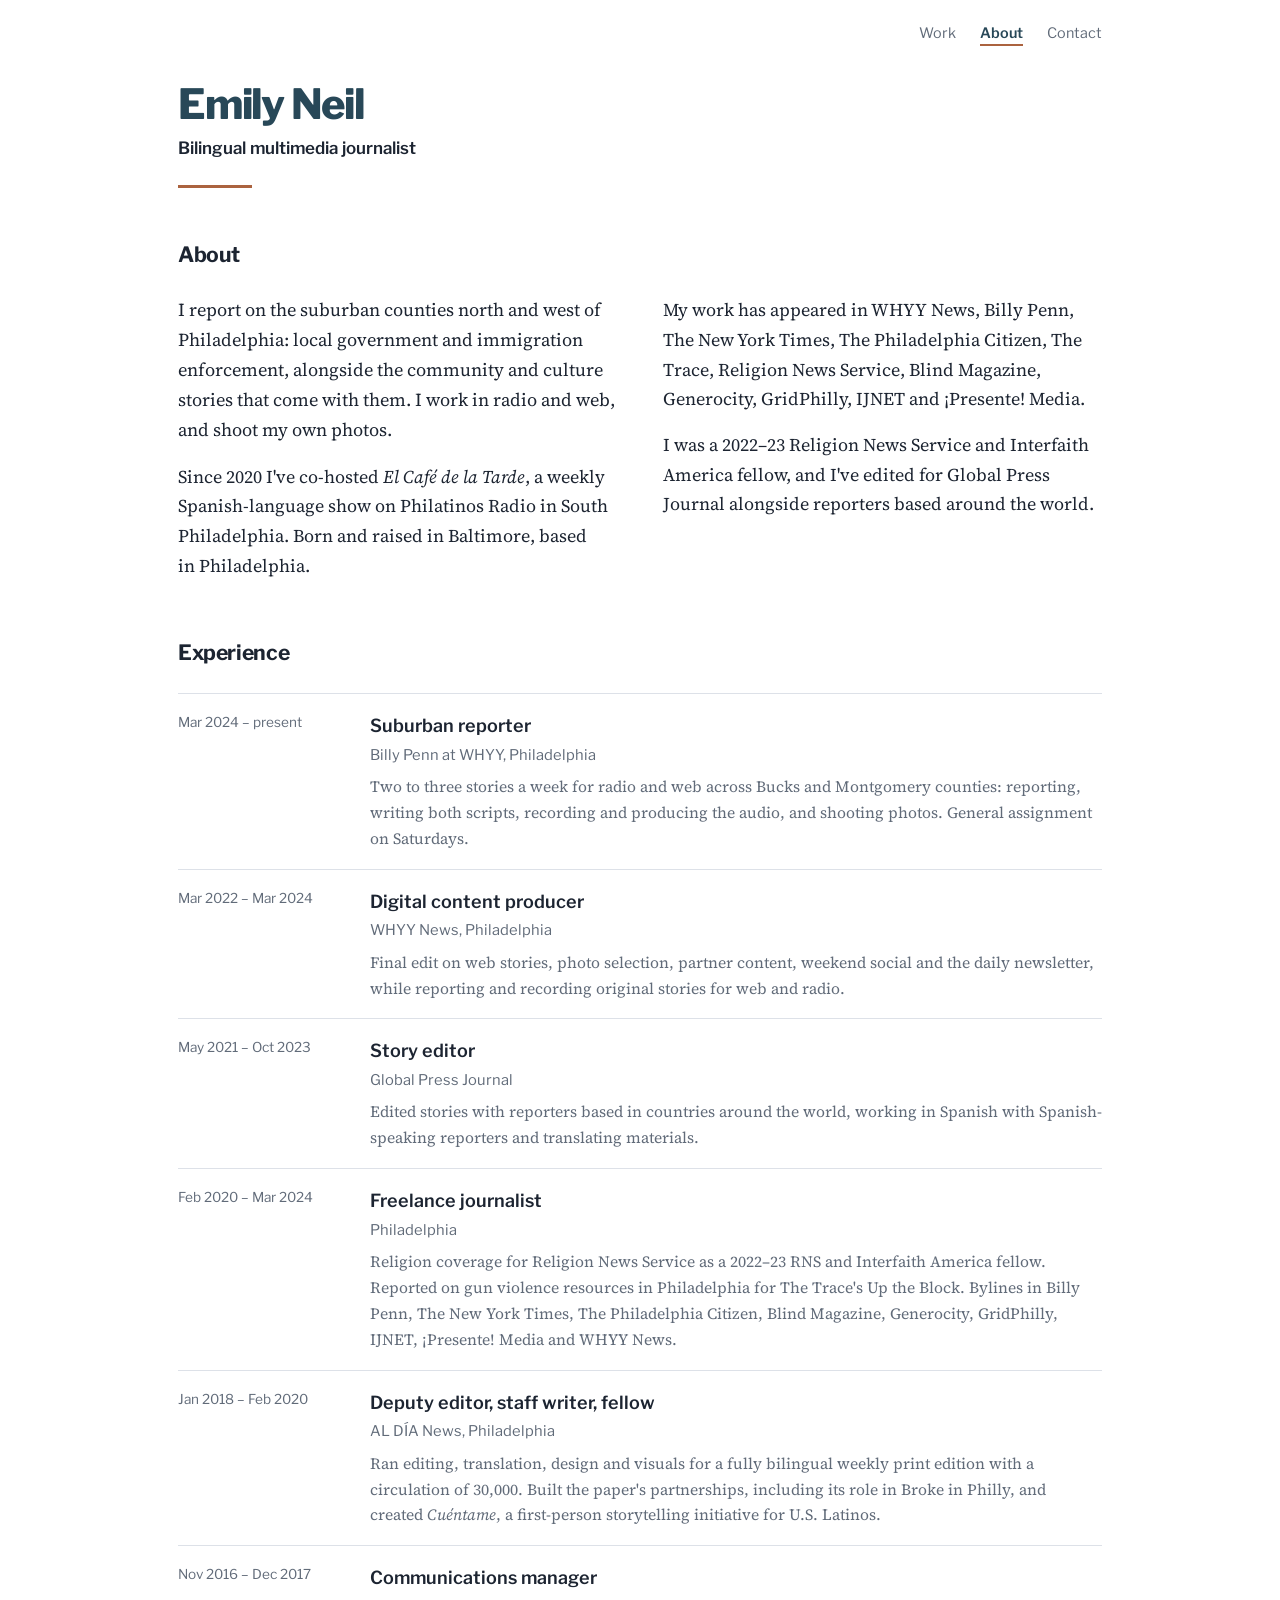
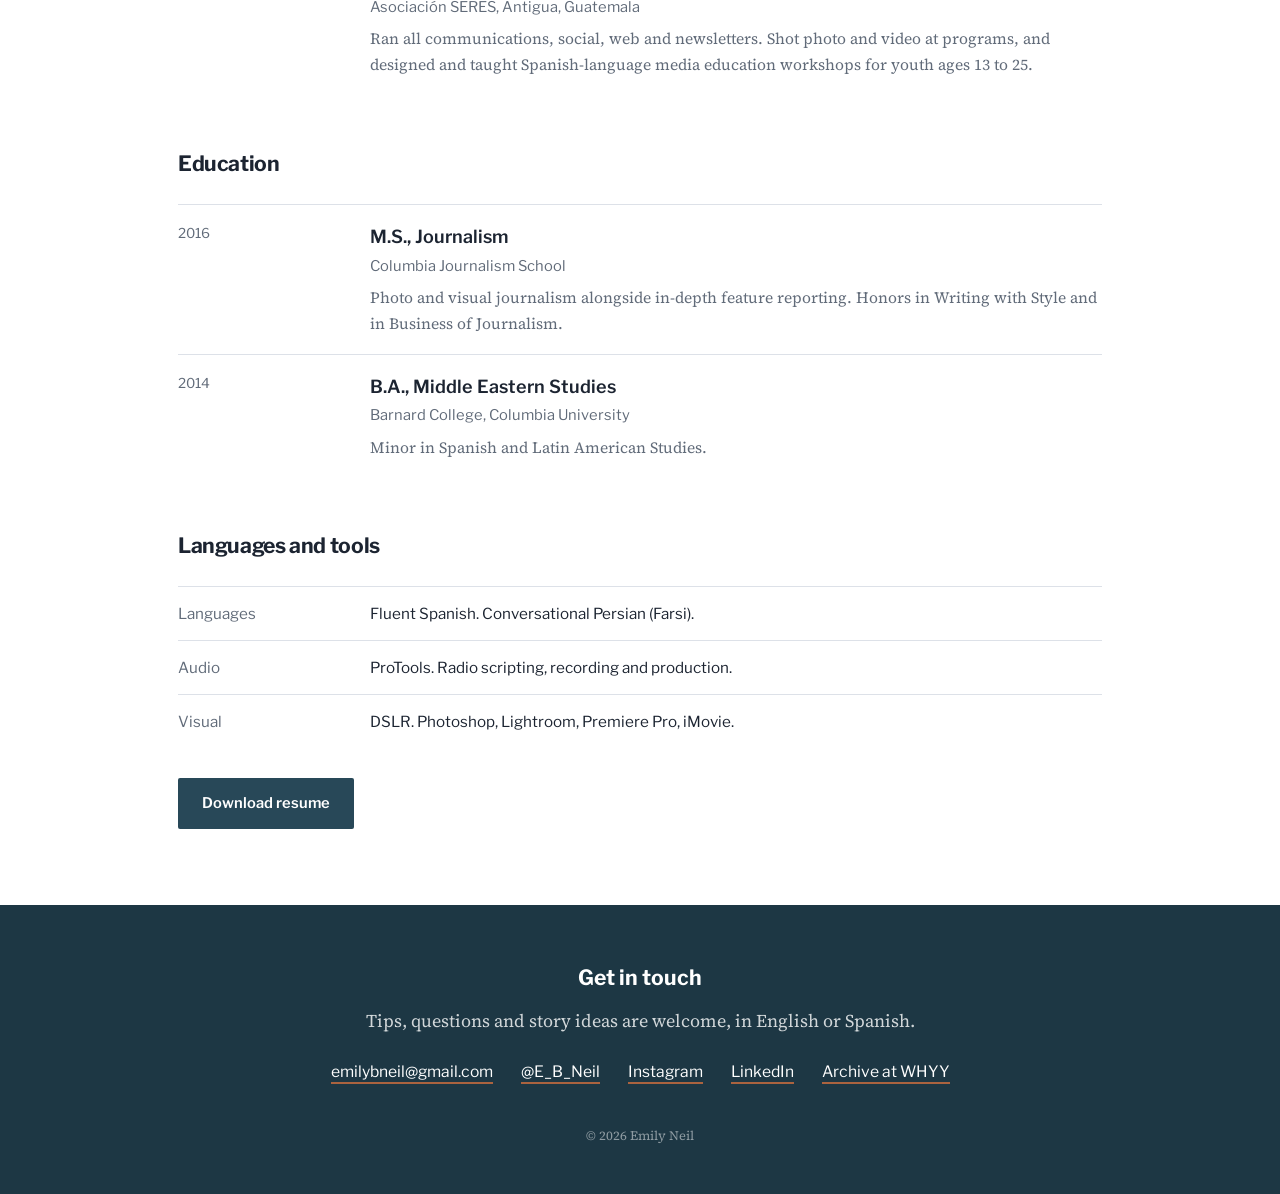
==== about.html @ 12753eb5 "Add files via upload" ====
<!DOCTYPE html>
<html lang="en">
<head>
<meta charset="utf-8">
<meta name="viewport" content="width=device-width, initial-scale=1">
<title>About — Emily Neil</title>
<meta name="description" content="Emily Neil is a bilingual multimedia journalist reporting for Billy Penn at WHYY. Experience, education, languages and tools.">
<meta property="og:title" content="About — Emily Neil">
<meta property="og:description" content="Bilingual multimedia journalist reporting for Billy Penn at WHYY.">
<meta property="og:type" content="profile">
<link rel="preconnect" href="https://fonts.googleapis.com">
<link rel="preconnect" href="https://fonts.gstatic.com" crossorigin>
<link href="https://fonts.googleapis.com/css2?family=Libre+Franklin:wght@400;500;600;700;800&family=Source+Serif+4:opsz,wght@8..60,400;8..60,600&display=swap" rel="stylesheet">
<link rel="stylesheet" href="style.css">
</head>
<body>

<a class="skip" href="#about">Skip to content</a>

<main>
<div class="wrap">

  <!-- ===================== NAV =====================
       EMILY: this appears on both pages. If you change it here,
       change it in index.html too so they match.
  -->
  <nav class="topnav">
    <ul>
      <li><a href="index.html">Work</a></li>
      <li><a href="about.html" aria-current="page">About</a></li>
      <li><a href="#contact">Contact</a></li>
    </ul>
  </nav>

  <header class="page-head">
    <h1>Emily Neil</h1>
    <p class="role">Bilingual multimedia journalist</p>
  </header>

  <!-- ===================== ABOUT =====================
       EMILY: rewrite the first paragraph in your own voice.
  -->
  <section id="about" class="bio">
    <h2 class="section-title">About</h2>
    <div class="bio-grid">
      <div>
        <p class="lede">I report on the suburban counties north and west of Philadelphia: local government and immigration enforcement, alongside the community and culture stories that come with them. I work in radio and web, and shoot my own photos.</p>
        <p>Since 2020 I've co-hosted <em>El Café de la Tarde</em>, a weekly Spanish-language show on Philatinos Radio in South Philadelphia. Born and raised in Baltimore, based in Philadelphia.</p>
      </div>
      <div>
        <p>My work has appeared in WHYY News, Billy Penn, The New York Times, The Philadelphia Citizen, The Trace, Religion News Service, Blind Magazine, Generocity, GridPhilly, IJNET and ¡Presente! Media.</p>
        <p>I was a 2022–23 Religion News Service and Interfaith America fellow, and I've edited for Global Press Journal alongside reporters based around the world.</p>
      </div>
    </div>
  </section>

  <!-- ===================== EXPERIENCE =====================
       EMILY: this is your resume, on the page. It's separate from
       the downloadable PDF, so a job change means updating both:
       here, and in Neil.Emily.Resume.web.docx. This one takes
       thirty seconds and is what most people will actually read,
       so change it here first and refresh the PDF when you have a
       moment. HOW-TO-UPDATE.md walks through both.
  -->
  <section id="experience">
    <h2 class="section-title">Experience</h2>
    <ul class="timeline">
      <li>
        <span class="when">Mar 2024 – present</span>
        <div>
          <p class="what">Suburban reporter<span class="where">Billy Penn at WHYY, Philadelphia</span></p>
          <p class="note">Two to three stories a week for radio and web across Bucks and Montgomery counties: reporting, writing both scripts, recording and producing the audio, and shooting photos. General assignment on Saturdays.</p>
        </div>
      </li>
      <li>
        <span class="when">Mar 2022 – Mar 2024</span>
        <div>
          <p class="what">Digital content producer<span class="where">WHYY News, Philadelphia</span></p>
          <p class="note">Final edit on web stories, photo selection, partner content, weekend social and the daily newsletter, while reporting and recording original stories for web and radio.</p>
        </div>
      </li>
      <li>
        <span class="when">May 2021 – Oct 2023</span>
        <div>
          <p class="what">Story editor<span class="where">Global Press Journal</span></p>
          <p class="note">Edited stories with reporters based in countries around the world, working in Spanish with Spanish-speaking reporters and translating materials.</p>
        </div>
      </li>
      <li>
        <span class="when">Feb 2020 – Mar 2024</span>
        <div>
          <p class="what">Freelance journalist<span class="where">Philadelphia</span></p>
          <p class="note">Religion coverage for Religion News Service as a 2022–23 RNS and Interfaith America fellow. Reported on gun violence resources in Philadelphia for The Trace's Up the Block. Bylines in Billy Penn, The New York Times, The Philadelphia Citizen, Blind Magazine, Generocity, GridPhilly, IJNET, ¡Presente! Media and WHYY News.</p>
        </div>
      </li>
      <li>
        <span class="when">Jan 2018 – Feb 2020</span>
        <div>
          <p class="what">Deputy editor, staff writer, fellow<span class="where">AL DÍA News, Philadelphia</span></p>
          <p class="note">Ran editing, translation, design and visuals for a fully bilingual weekly print edition with a circulation of 30,000. Built the paper's partnerships, including its role in Broke in Philly, and created <em>Cuéntame</em>, a first-person storytelling initiative for U.S. Latinos.</p>
        </div>
      </li>
      <li>
        <span class="when">Nov 2016 – Dec 2017</span>
        <div>
          <p class="what">Communications manager<span class="where">Asociación SERES, Antigua, Guatemala</span></p>
          <p class="note">Ran all communications, social, web and newsletters. Shot photo and video at programs, and designed and taught Spanish-language media education workshops for youth ages 13 to 25.</p>
        </div>
      </li>
    </ul>

    <h2 class="section-title stacked">Education</h2>
    <ul class="timeline">
      <li>
        <span class="when">2016</span>
        <div>
          <p class="what">M.S., Journalism<span class="where">Columbia Journalism School</span></p>
          <p class="note">Photo and visual journalism alongside in-depth feature reporting. Honors in Writing with Style and in Business of Journalism.</p>
        </div>
      </li>
      <li>
        <span class="when">2014</span>
        <div>
          <p class="what">B.A., Middle Eastern Studies<span class="where">Barnard College, Columbia University</span></p>
          <p class="note">Minor in Spanish and Latin American Studies.</p>
        </div>
      </li>
    </ul>

    <h2 class="section-title stacked">Languages and tools</h2>
    <ul class="kit">
      <li><span>Languages</span><span>Fluent Spanish. Conversational Persian (Farsi).</span></li>
      <li><span>Audio</span><span>ProTools. Radio scripting, recording and production.</span></li>
      <li><span>Visual</span><span>DSLR. Photoshop, Lightroom, Premiere Pro, iMovie.</span></li>
    </ul>

    <a class="btn" href="resume.pdf">Download resume</a>
  </section>

</div>
</main>

<!-- ===================== CONTACT =====================
     EMILY: this appears on both pages. If you change it here,
     change it in index.html too so they match.
-->
<div class="contact-block" id="contact">
  <div class="wrap">
    <h2>Get in touch</h2>
    <p>Tips, questions and story ideas are welcome, in English or Spanish.</p>
    <ul>
      <li><a href="mailto:emilybneil@gmail.com">emilybneil@gmail.com</a></li>
      <li><a href="https://twitter.com/E_B_Neil">@E_B_Neil</a></li>
      <li><a href="https://www.instagram.com/e.b.neil/">Instagram</a></li>
      <li><a href="https://www.linkedin.com/in/emily-neil-283810126/">LinkedIn</a></li>
      <li><a href="https://whyy.org/person/emily-neil/">Archive at WHYY</a></li>
    </ul>
    <p class="colophon">© 2026 Emily Neil</p>
  </div>
</div>

</body>
</html>
---- style.css ----
/* ============================================================
   Emily Neil — site styles

   Shared by index.html and about.html. Change a colour here and
   it changes on both pages.

   The palette comes from the headshot. Its background sits at
   hue 200 (cool) and her skin at hue 21 (warm) — near-opposite
   on the colour wheel, which is why the photo reads well. The
   site borrows that same pairing, at a lower saturation than
   the photo so the photography stays the most colourful thing
   on the page.
   ============================================================ */

:root{
  --primary:#284858;       /* headings, links                 */
  --primary-deep:#1d3744;  /* the dark band at the bottom     */
  --accent:#ab633f;        /* rules, underlines, the marks    */
  --accent-text:#8a4c2e;   /* darker, for the accent as text  */
  --ink:#1c2431;           /* body text                       */
  --meta:#616b79;          /* dates, outlets, quieter text    */
  --rule:#dde1e8;          /* hairlines between items         */
  --surface:#f4f5f8;       /* image placeholders              */
  --paper:#ffffff;         /* page background                 */
}

*{box-sizing:border-box}
html{-webkit-text-size-adjust:100%;scroll-behavior:smooth}
@media (prefers-reduced-motion:reduce){
  html{scroll-behavior:auto}
  *{transition:none !important}
}

body{
  margin:0;
  background:var(--paper);
  color:var(--ink);
  font-family:"Source Serif 4",Georgia,serif;
  font-size:18px;
  line-height:1.65;
  display:flex;flex-direction:column;min-height:100vh;
}
.wrap{max-width:980px;margin:0 auto;padding:0 28px;width:100%}
main{flex:1}
a{color:inherit}
:focus-visible{outline:2px solid var(--accent);outline-offset:3px}

/* pretty = fill the line, but never strand one word on the last
   line. balance = even out the lines, which suits short display
   text but makes a long headline stop short of the column. */
p,li,h3{text-wrap:pretty}
h1,h2,.award,.beat,.contact-block p{text-wrap:balance}

.skip{
  position:absolute;left:-9999px;
  background:var(--primary);color:#fff;
  padding:10px 16px;text-decoration:none;
  font-family:"Libre Franklin",system-ui,sans-serif;font-size:.9rem;
}
.skip:focus{left:12px;top:12px;z-index:10}

/* ---------------- top nav ---------------- */
.topnav{
  font-family:"Libre Franklin",system-ui,sans-serif;
  display:flex;justify-content:flex-end;
  gap:20px;flex-wrap:wrap;
  padding:22px 0;font-size:.9rem;
}
.topnav ul{display:flex;gap:24px;list-style:none;margin:0;padding:0}
.topnav a{color:var(--meta);text-decoration:none;padding-bottom:2px}
.topnav a:hover,.topnav a:focus-visible{color:var(--primary)}
.topnav a[aria-current="page"]{
  color:var(--primary);font-weight:600;
  border-bottom:2px solid var(--accent);
}

/* ---------------- home hero ---------------- */
.hero{
  display:grid;
  grid-template-columns:260px minmax(0,1fr);
  gap:46px;
  align-items:center;
  padding:26px 0 0;
}
.headshot{
  width:260px;height:260px;
  border-radius:50%;
  object-fit:cover;
  background:var(--surface);
  display:block;
}
.hero h1{
  font-family:"Libre Franklin",system-ui,sans-serif;
  font-size:clamp(2.6rem,5.6vw,3.5rem);
  font-weight:800;
  line-height:.95;
  letter-spacing:-.035em;
  margin:0;
  color:var(--primary);
}
.role{
  font-family:"Libre Franklin",system-ui,sans-serif;
  font-size:1.06rem;font-weight:600;
  margin:14px 0 0;
}
/* No max-width here on purpose: the grid column is already the
   measure. Capping it again just wraps the text early and leaves
   a gap to its right. */
.beat{color:var(--meta);margin:6px 0 0}
.award{
  font-family:"Libre Franklin",system-ui,sans-serif;
  font-size:.88rem;font-weight:600;
  color:var(--primary);
  margin:18px 0 0;
  padding:0 0 0 13px;
  border-left:3px solid var(--accent);
}
.award a{color:inherit;text-decoration:none;border-bottom:1px solid var(--accent)}
.award a:hover,.award a:focus-visible{color:var(--accent-text)}
.contact-line{
  font-family:"Libre Franklin",system-ui,sans-serif;
  font-size:.92rem;
  display:flex;flex-wrap:wrap;gap:10px 20px;
  margin:18px 0 0;padding:0;list-style:none;
}
.contact-line a{color:var(--primary);text-decoration:none;border-bottom:1px solid var(--rule)}
.contact-line a:hover,.contact-line a:focus-visible{border-bottom-color:var(--accent)}

/* ---------------- about page header ---------------- */
.page-head{padding:16px 0 0}
.page-head h1{
  font-family:"Libre Franklin",system-ui,sans-serif;
  font-size:clamp(2rem,4.4vw,2.6rem);
  font-weight:800;letter-spacing:-.03em;line-height:1;
  margin:0;color:var(--primary);
}
.page-head .role{margin:10px 0 0}
.page-head::after{
  content:"";display:block;
  height:3px;width:74px;background:var(--accent);
  margin:22px 0 0;
}

/* ---------------- sections ---------------- */
section{padding:56px 0 0}
section:first-of-type{padding-top:50px}
.section-title{
  font-family:"Libre Franklin",system-ui,sans-serif;
  font-size:1.32rem;font-weight:700;letter-spacing:-.018em;
  margin:0 0 22px;
}
.section-title.stacked{margin-top:52px}

/* ---------------- about prose ---------------- */
/* Two columns, so the prose fills the page width the way the
   Highlights grid does, while each line stays a readable length.
   One column on narrow screens. */
.bio-grid{
  display:grid;
  grid-template-columns:repeat(2,1fr);
  gap:0 46px;
  align-items:start;
}
.bio-grid p{margin:0 0 16px}
.bio-grid p:last-child{margin-bottom:0}
.bio .lede{font-size:1.14rem}

/* ---------------- highlights ---------------- */
.highlights{
  display:grid;
  grid-template-columns:repeat(2,1fr);
  gap:38px 40px;
}
.highlight{text-decoration:none;display:block}
.highlight-photo{
  aspect-ratio:3/2;
  background:var(--surface);
  overflow:hidden;
  border-radius:2px;
}
.highlight-photo img{
  width:100%;height:100%;
  object-fit:cover;display:block;
}
.highlight-text{padding:16px 0 0}
.highlight-award{
  font-family:"Libre Franklin",system-ui,sans-serif;
  font-size:.78rem;font-weight:600;
  color:var(--accent-text);
  margin:0 0 7px;
  display:flex;align-items:center;gap:8px;
}
.highlight-award::before{
  content:"";flex:none;
  width:15px;height:2px;background:var(--accent);
}
.highlight-title{
  font-family:"Libre Franklin",system-ui,sans-serif;
  font-size:1.2rem;font-weight:700;line-height:1.28;
  letter-spacing:-.012em;
  margin:0;
}
.highlight:hover .highlight-title,
.highlight:focus-visible .highlight-title{color:var(--primary)}
.highlight-dek{margin:9px 0 0;color:var(--meta);font-size:1rem;line-height:1.55}

/* ---------------- medium filters ---------------- */
.filters{
  font-family:"Libre Franklin",system-ui,sans-serif;
  display:flex;flex-wrap:wrap;gap:8px;
  margin:0;padding:0;list-style:none;
}
.filters[hidden]{display:none}
.filters button{
  font:inherit;font-size:.88rem;font-weight:500;
  background:none;border:1px solid var(--rule);
  color:var(--meta);
  padding:7px 15px;border-radius:999px;
  cursor:pointer;
}
.filters button:hover{border-color:var(--primary);color:var(--primary)}
.filters button[aria-pressed="true"]{
  background:var(--primary);border-color:var(--primary);color:#fff;
}

/* ---------------- story list ---------------- */
.stories{margin:18px 0 0}
.story{
  display:block;
  padding:19px 0;
  border-top:1px solid var(--rule);
  text-decoration:none;
}
.story:hover .story-title,
.story:focus-visible .story-title{color:var(--primary)}
.story-topic{
  font-family:"Libre Franklin",system-ui,sans-serif;
  font-size:.76rem;font-weight:600;
  color:var(--primary);
  margin:0 0 6px;
}
/* Headlines run the width of the list. A max-width here would
   wrap them early and leave a gap down the right-hand side. */
.story-title{
  font-family:"Libre Franklin",system-ui,sans-serif;
  font-size:1.1rem;font-weight:600;line-height:1.36;
  margin:0;
}
.story-dek{color:var(--meta);font-size:1rem;margin:7px 0 0}
.story-meta{
  font-family:"Libre Franklin",system-ui,sans-serif;
  font-size:.8rem;color:var(--meta);
  margin:9px 0 0;
  display:flex;flex-wrap:wrap;gap:6px 16px;align-items:center;
}
.listen{
  display:inline-flex;align-items:center;gap:6px;
  color:var(--primary);font-weight:600;
}
.listen::before{
  content:"";width:0;height:0;
  border-left:7px solid var(--accent);
  border-top:5px solid transparent;
  border-bottom:5px solid transparent;
}
.empty{
  color:var(--meta);
  padding:24px 0;margin:0;
  border-top:1px solid var(--rule);
}
.archive{
  font-family:"Libre Franklin",system-ui,sans-serif;
  font-size:.95rem;
  margin:28px 0 0;padding:22px 0 0;border-top:1px solid var(--rule);
}
.archive a{color:var(--primary);font-weight:600;text-decoration:none;border-bottom:2px solid var(--accent)}

/* ---------------- experience, education, kit ---------------- */
/* No max-width: the 168px date column already narrows the text,
   so capping the list as well leaves a gap down the right. */
.timeline{list-style:none;padding:0;margin:0}
.timeline li{
  display:grid;grid-template-columns:168px 1fr;gap:24px;
  padding:17px 0;border-top:1px solid var(--rule);
}
.timeline .when{font-family:"Libre Franklin",sans-serif;font-size:.85rem;color:var(--meta)}
.timeline .what{font-family:"Libre Franklin",sans-serif;font-weight:600;margin:0}
.timeline .where{display:block;font-weight:400;color:var(--meta);font-size:.92rem;margin:2px 0 0}
.timeline .note{margin:7px 0 0;font-size:.98rem;color:var(--meta)}

.kit{list-style:none;padding:0;margin:0}
.kit li{
  display:grid;grid-template-columns:168px 1fr;gap:24px;
  padding:14px 0;border-top:1px solid var(--rule);
  font-family:"Libre Franklin",sans-serif;font-size:.95rem;
}
.kit span:first-child{color:var(--meta)}

.btn{
  display:inline-block;
  font-family:"Libre Franklin",system-ui,sans-serif;
  font-size:.92rem;font-weight:600;
  background:var(--primary);color:#fff;text-decoration:none;
  padding:13px 24px;border-radius:2px;margin:30px 0 0;
}
.btn:hover,.btn:focus-visible{background:var(--primary-deep)}

/* ---------------- contact (centred) ---------------- */
.contact-block{
  background:var(--primary-deep);color:#fff;
  margin-top:76px;padding:56px 0 48px;
  text-align:center;
}
.contact-block h2{
  font-family:"Libre Franklin",sans-serif;
  font-size:1.32rem;font-weight:700;margin:0 0 10px;
}
.contact-block p{
  color:rgba(255,255,255,.8);
  max-width:66ch;margin:0 auto 24px;
}
.contact-block ul{
  font-family:"Libre Franklin",system-ui,sans-serif;
  display:flex;flex-wrap:wrap;justify-content:center;
  gap:14px 28px;
  list-style:none;margin:0;padding:0;font-size:.98rem;
}
.contact-block a{color:#fff;text-decoration:none;border-bottom:2px solid var(--accent);padding-bottom:1px}
.contact-block a:hover,.contact-block a:focus-visible{color:var(--accent)}
.contact-block .colophon{
  margin:40px auto 0;
  font-size:.8rem;color:rgba(255,255,255,.5);
}

/* ---------------- tablets and phones ---------------- */
@media (max-width:860px){
  .hero{grid-template-columns:200px minmax(0,1fr);gap:34px}
  .headshot{width:200px;height:200px}
  .bio-grid{grid-template-columns:1fr;gap:0}
  .bio-grid p:last-child{margin-bottom:16px}
}
@media (max-width:680px){
  body{font-size:17px}
  .hero{
    grid-template-columns:1fr;
    gap:24px;
    justify-items:start;
    padding-top:12px;
  }
  .headshot{width:150px;height:150px}
  .highlights{grid-template-columns:1fr;gap:34px}
  .timeline li,.kit li{grid-template-columns:1fr;gap:3px}
  .timeline .note{margin-top:6px}
  .contact-block{padding:44px 0 38px}
}
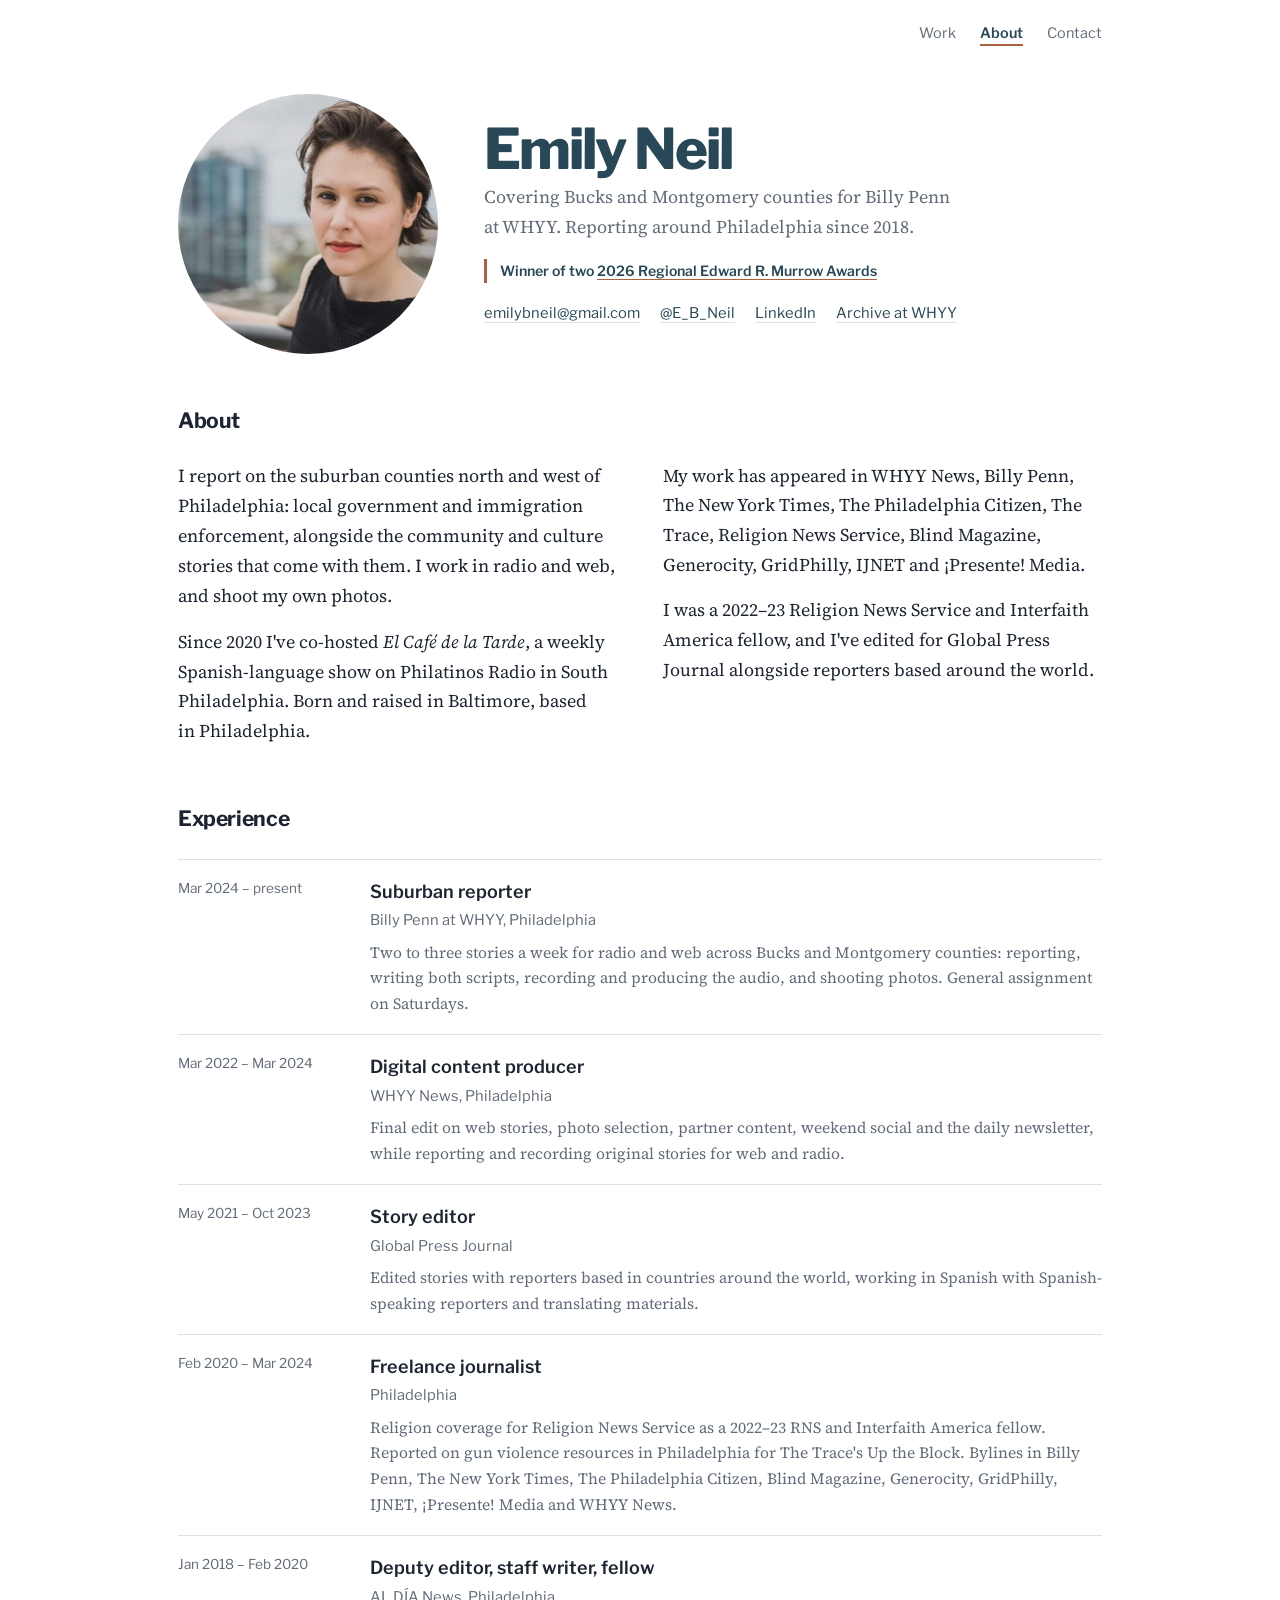
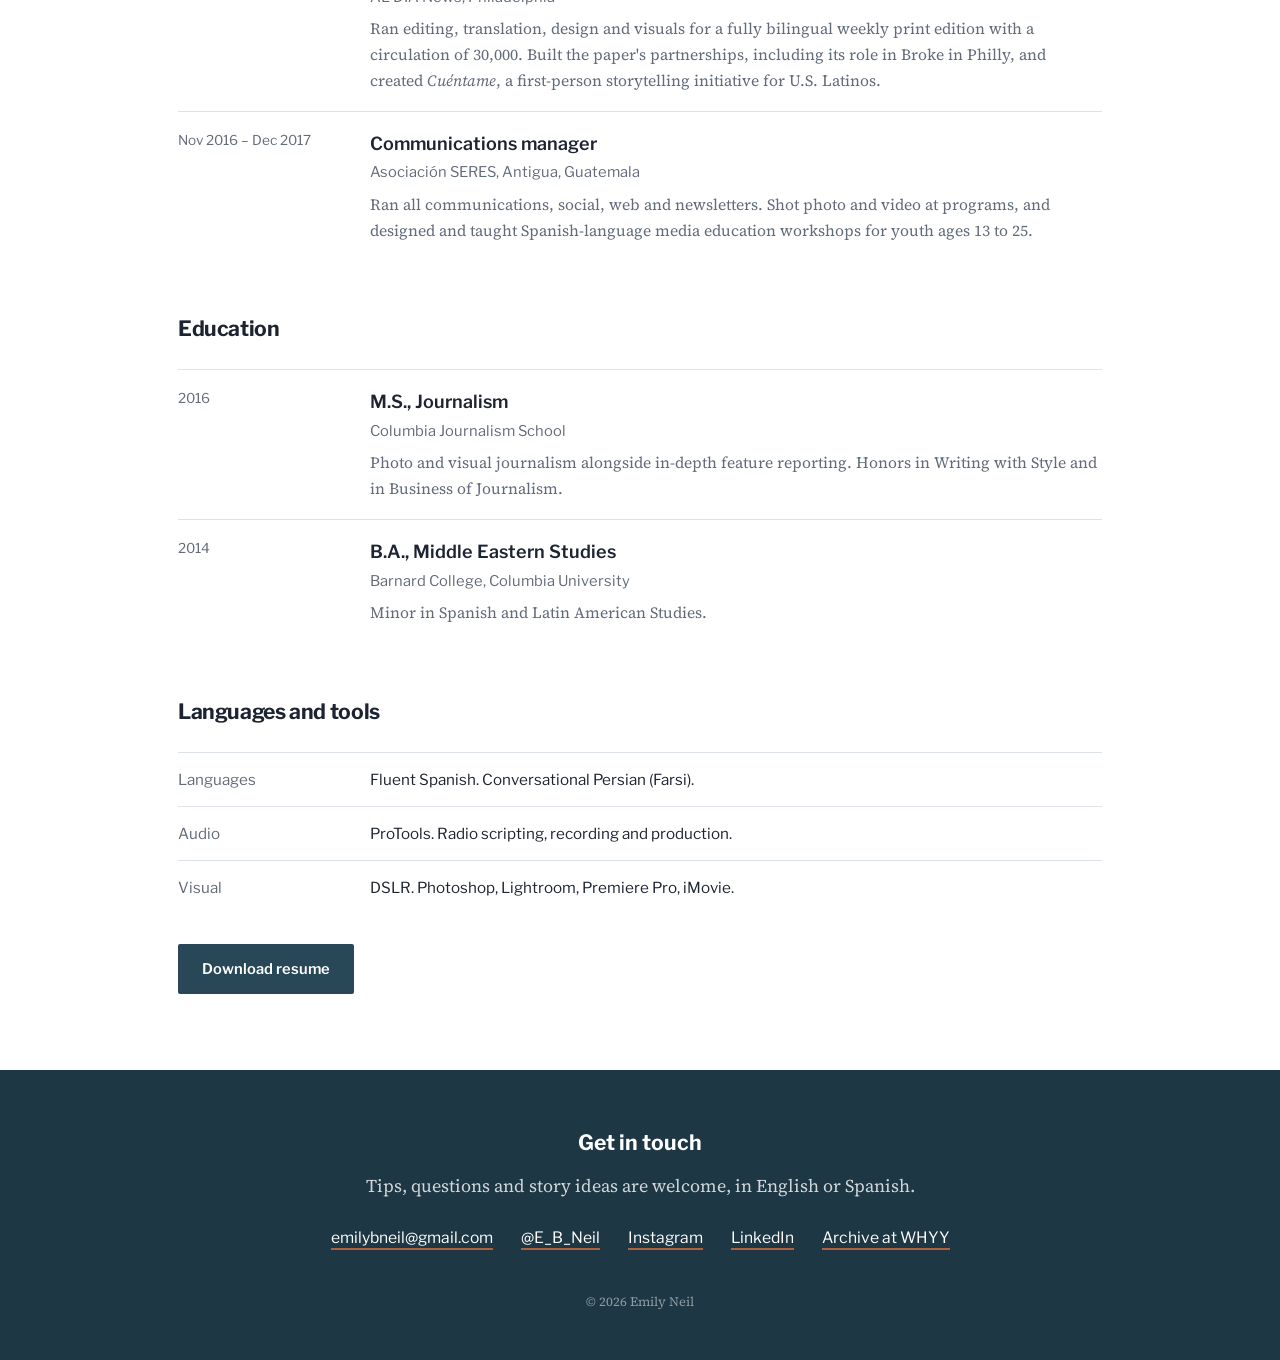
==== commit 33211c20: "Add files via upload" ====
--- a/about.html
+++ b/about.html
@@ -32,9 +32,28 @@
     </ul>
   </nav>
 
-  <header class="page-head">
-    <h1>Emily Neil</h1>
-    <p class="role">Bilingual multimedia journalist</p>
+  <!-- ===================== HEADER =====================
+       EMILY: this header is the same on both pages. If you change
+       it here, change it in index.html too so they match.
+       To change your photo, upload the new one and change the
+       filename below. Keep the rest of the line as it is.
+  -->
+  <header class="hero">
+    <img class="headshot" src="headshot.jpg" alt="Emily Neil" width="600" height="600">
+    <div>
+      <h1>Emily Neil</h1>
+      <p class="beat">Covering Bucks and Montgomery counties for Billy Penn at WHYY. Reporting around Philadelphia since 2018.</p>
+      <!-- The categories are named on each winning story, so this
+           line doesn't repeat them. The &nbsp; keep the award's name
+           from splitting across lines. -->
+      <p class="award">Winner of two <a href="https://whyy.org/articles/murrow-awards-2026-reporting/">2026 Regional Edward&nbsp;R.&nbsp;Murrow&nbsp;Awards</a></p>
+      <ul class="contact-line">
+        <li><a href="mailto:emilybneil@gmail.com">emilybneil@gmail.com</a></li>
+        <li><a href="https://twitter.com/E_B_Neil">@E_B_Neil</a></li>
+        <li><a href="https://www.linkedin.com/in/emily-neil-283810126/">LinkedIn</a></li>
+        <li><a href="https://whyy.org/person/emily-neil/">Archive at WHYY</a></li>
+      </ul>
+    </div>
   </header>
 
   <!-- ===================== ABOUT =====================
@@ -154,6 +173,12 @@
       <li><a href="https://www.instagram.com/e.b.neil/">Instagram</a></li>
       <li><a href="https://www.linkedin.com/in/emily-neil-283810126/">LinkedIn</a></li>
       <li><a href="https://whyy.org/person/emily-neil/">Archive at WHYY</a></li>
+      <!-- EMILY: your Signal link goes here when you want one. Delete the
+           two comment markers around the next line and paste your link in.
+           Use a Signal USERNAME link (in Signal: Settings > Profile >
+           Username), NOT a signal.me link built from your phone number —
+           that kind puts your number on the open web. -->
+      <!--<li><a href="PASTE-YOUR-SIGNAL-LINK-HERE">Signal</a></li>-->
     </ul>
     <p class="colophon">© 2026 Emily Neil</p>
   </div>
--- a/style.css
+++ b/style.css
@@ -125,21 +125,6 @@
 }
 .contact-line a{color:var(--primary);text-decoration:none;border-bottom:1px solid var(--rule)}
 .contact-line a:hover,.contact-line a:focus-visible{border-bottom-color:var(--accent)}
-
-/* ---------------- about page header ---------------- */
-.page-head{padding:16px 0 0}
-.page-head h1{
-  font-family:"Libre Franklin",system-ui,sans-serif;
-  font-size:clamp(2rem,4.4vw,2.6rem);
-  font-weight:800;letter-spacing:-.03em;line-height:1;
-  margin:0;color:var(--primary);
-}
-.page-head .role{margin:10px 0 0}
-.page-head::after{
-  content:"";display:block;
-  height:3px;width:74px;background:var(--accent);
-  margin:22px 0 0;
-}
 
 /* ---------------- sections ---------------- */
 section{padding:56px 0 0}
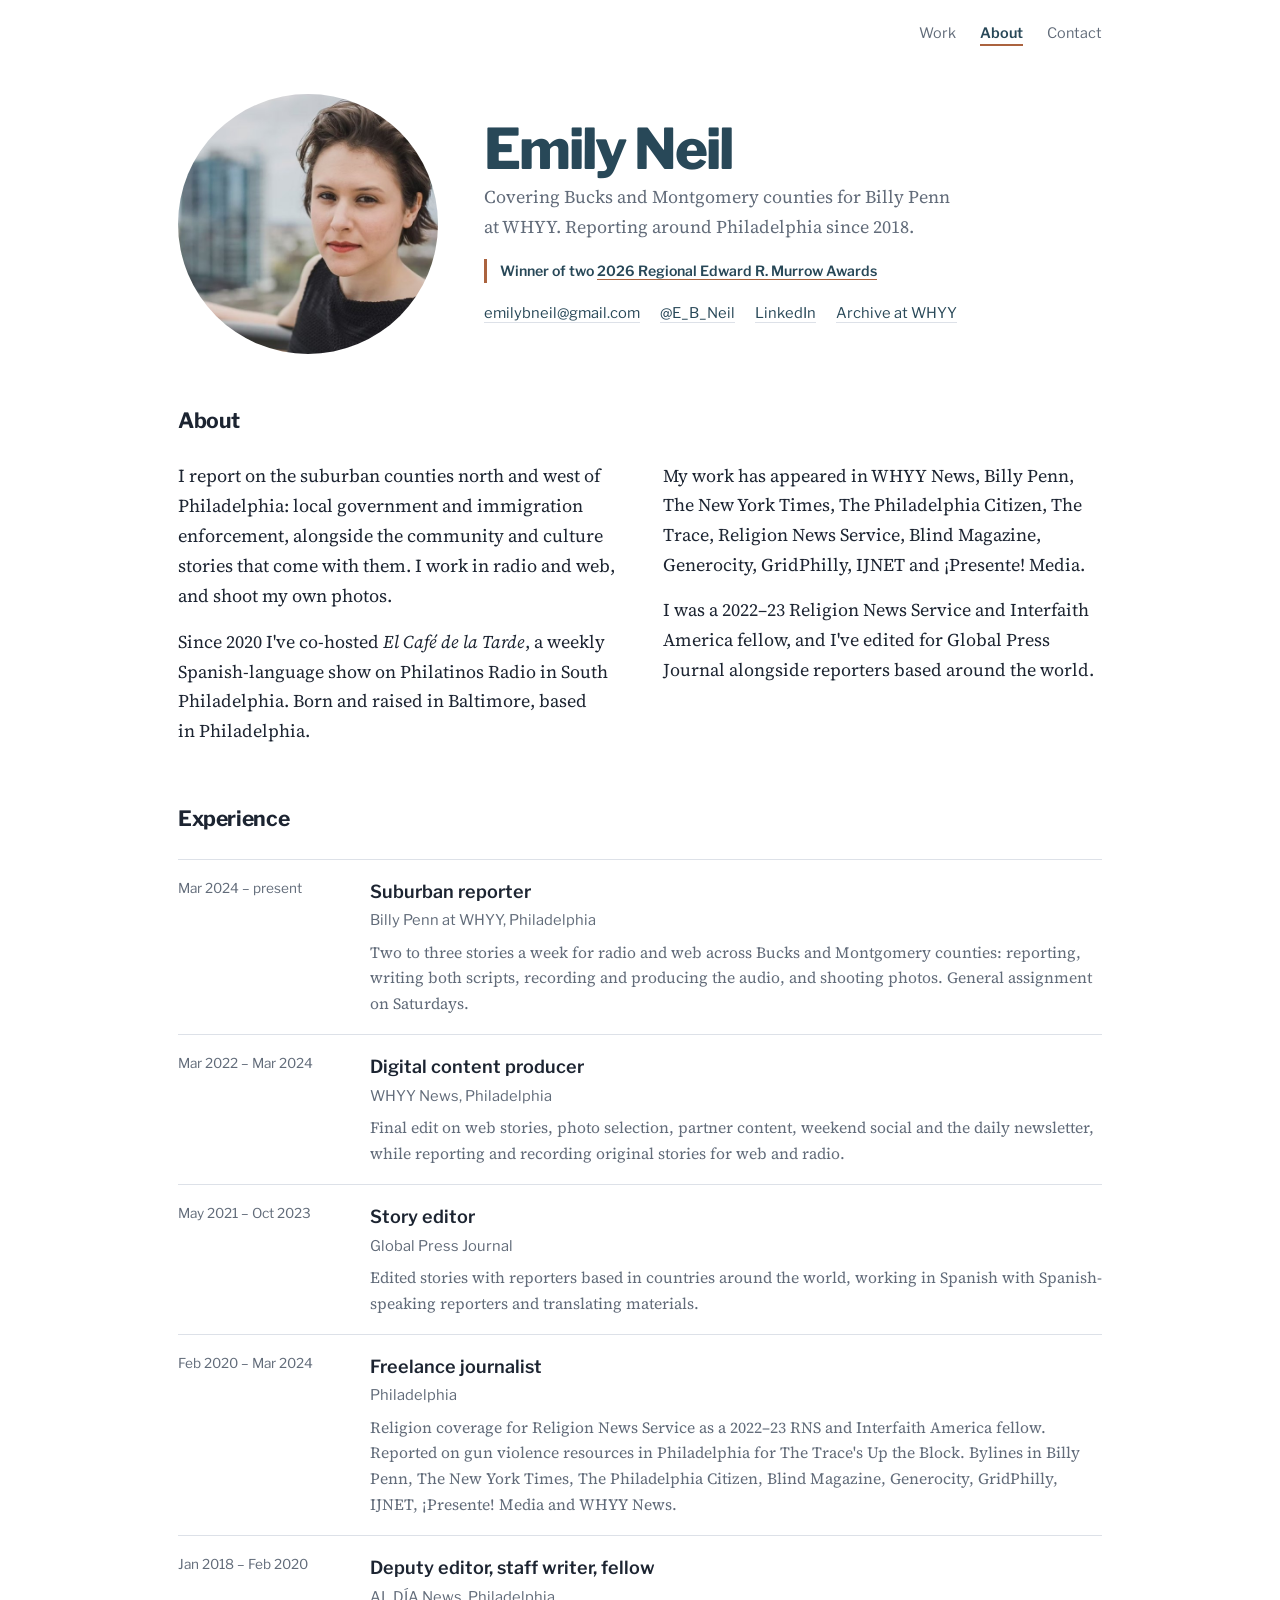
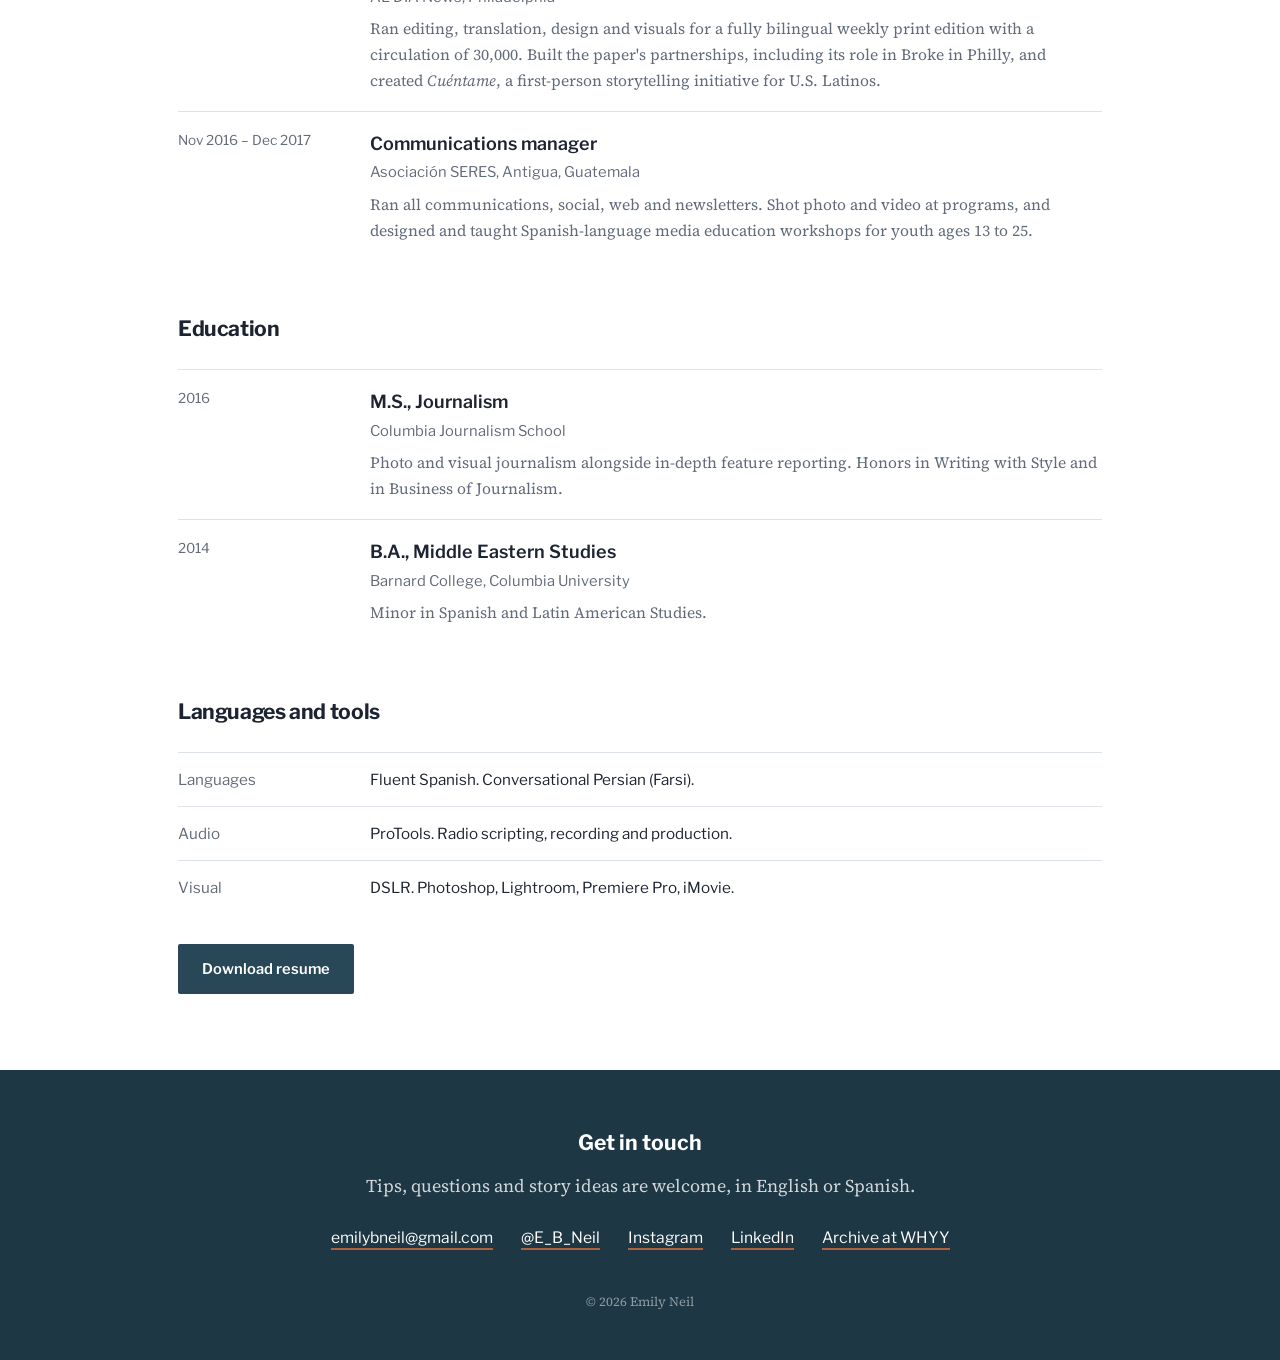
==== commit 7ab0a451: "Add files via upload" ====
--- a/about.html
+++ b/about.html
@@ -12,6 +12,8 @@
 <link rel="preconnect" href="https://fonts.gstatic.com" crossorigin>
 <link href="https://fonts.googleapis.com/css2?family=Libre+Franklin:wght@400;500;600;700;800&family=Source+Serif+4:opsz,wght@8..60,400;8..60,600&display=swap" rel="stylesheet">
 <link rel="stylesheet" href="style.css">
+<!-- fetch the other page in the background so the click is instant -->
+<link rel="prefetch" href="index.html">
 </head>
 <body>
 
--- a/style.css
+++ b/style.css
@@ -338,3 +338,33 @@
   .timeline .note{margin-top:6px}
   .contact-block{padding:44px 0 38px}
 }
+
+/* ============================================================
+   Smooth the jump between the two pages.
+
+   Without this the browser tears down one page and paints the
+   next from blank, so you get a white flash and the headline
+   flickers in the fallback font before Libre Franklin loads.
+
+   navigation: auto tells the browser to hold a picture of the
+   old page until the new one is ready, then cross-fade. Naming
+   the header parts goes further: they are identical on both
+   pages, so the browser carries them across untouched and only
+   the content below changes. The header stops blinking at all.
+
+   Browsers that don't support this just navigate the old way.
+   Nothing breaks, it's simply not as smooth.
+   ============================================================ */
+
+@view-transition{ navigation:auto }
+
+.topnav    { view-transition-name:sitenav }
+.headshot  { view-transition-name:portrait }
+.hero h1   { view-transition-name:wordmark }
+.contact-block { view-transition-name:contactbar }
+
+::view-transition-group(*){ animation-duration:.22s }
+
+@media (prefers-reduced-motion:reduce){
+  @view-transition{ navigation:none }
+}
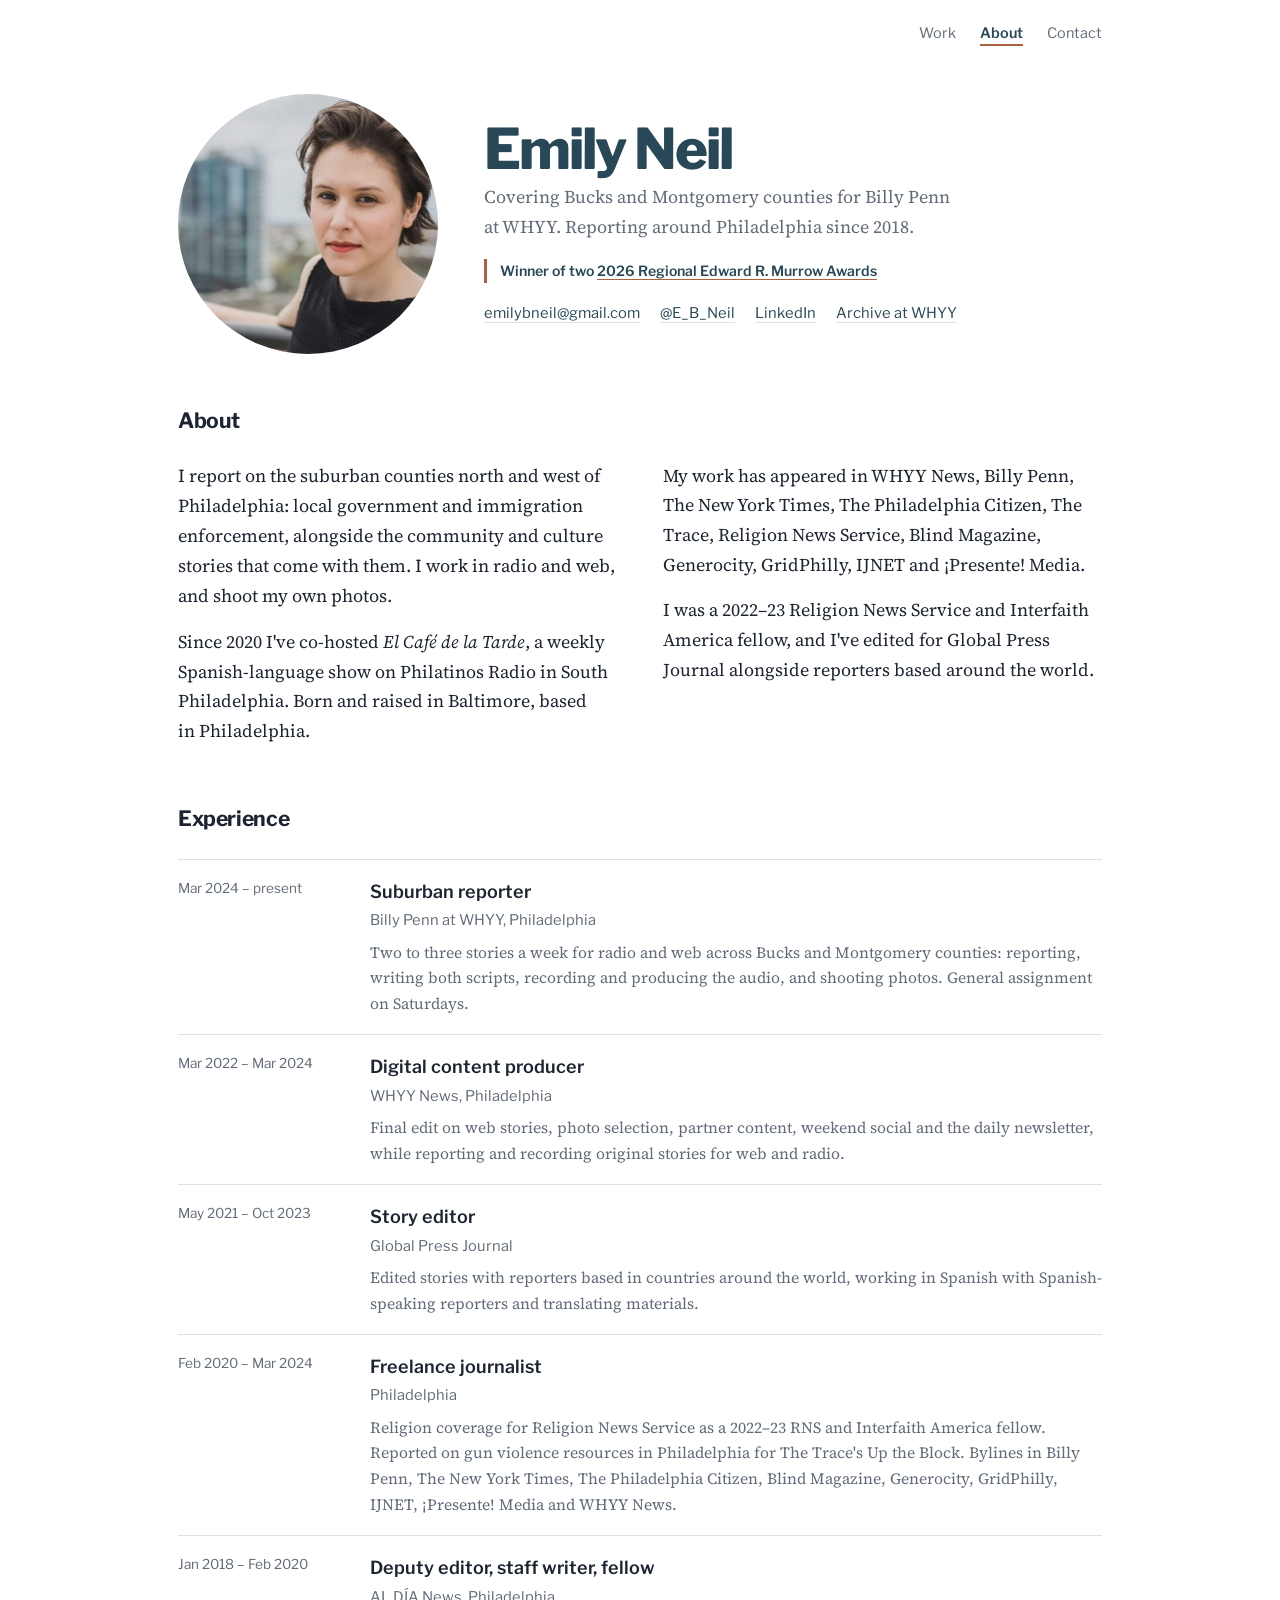
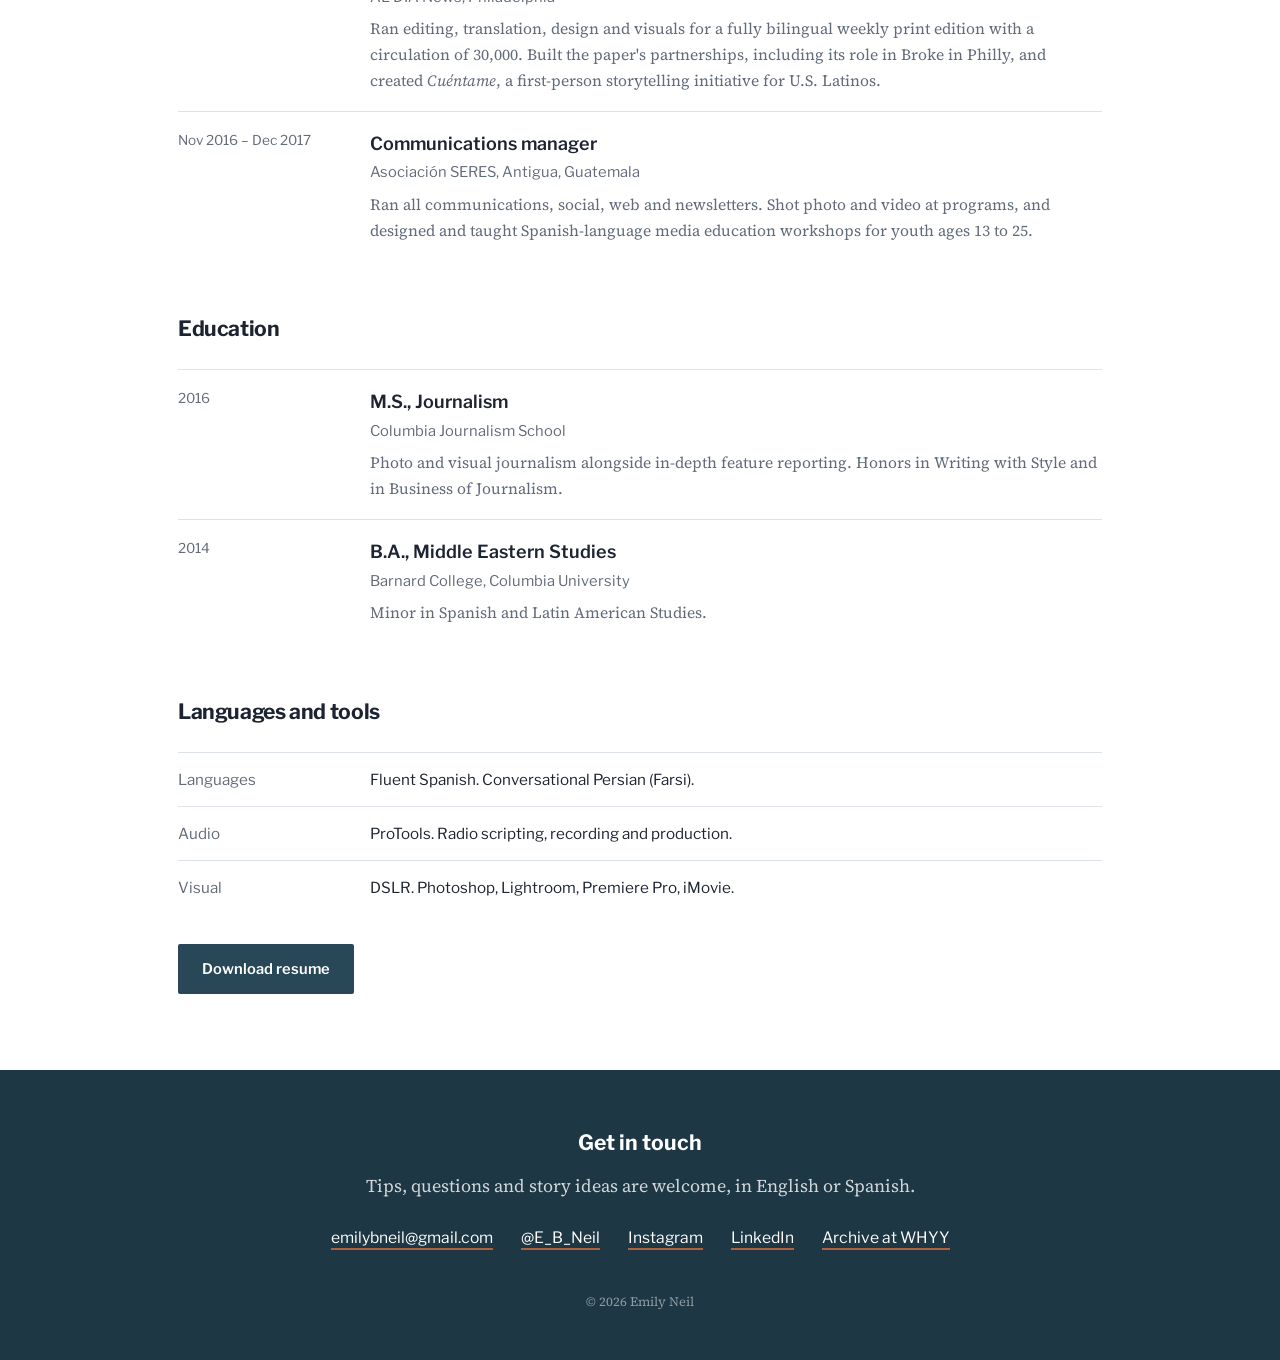
==== commit 108a3b5c: "Add files via upload" ====
--- a/about.html
+++ b/about.html
@@ -2,189 +2,13 @@
 <html lang="en">
 <head>
 <meta charset="utf-8">
-<meta name="viewport" content="width=device-width, initial-scale=1">
+<!-- The About section now lives on the main page. This file only
+     forwards anyone who has the old link bookmarked. -->
+<meta http-equiv="refresh" content="0; url=index.html#about">
+<link rel="canonical" href="index.html">
 <title>About — Emily Neil</title>
-<meta name="description" content="Emily Neil is a bilingual multimedia journalist reporting for Billy Penn at WHYY. Experience, education, languages and tools.">
-<meta property="og:title" content="About — Emily Neil">
-<meta property="og:description" content="Bilingual multimedia journalist reporting for Billy Penn at WHYY.">
-<meta property="og:type" content="profile">
-<link rel="preconnect" href="https://fonts.googleapis.com">
-<link rel="preconnect" href="https://fonts.gstatic.com" crossorigin>
-<link href="https://fonts.googleapis.com/css2?family=Libre+Franklin:wght@400;500;600;700;800&family=Source+Serif+4:opsz,wght@8..60,400;8..60,600&display=swap" rel="stylesheet">
-<link rel="stylesheet" href="style.css">
-<!-- fetch the other page in the background so the click is instant -->
-<link rel="prefetch" href="index.html">
 </head>
 <body>
-
-<a class="skip" href="#about">Skip to content</a>
-
-<main>
-<div class="wrap">
-
-  <!-- ===================== NAV =====================
-       EMILY: this appears on both pages. If you change it here,
-       change it in index.html too so they match.
-  -->
-  <nav class="topnav">
-    <ul>
-      <li><a href="index.html">Work</a></li>
-      <li><a href="about.html" aria-current="page">About</a></li>
-      <li><a href="#contact">Contact</a></li>
-    </ul>
-  </nav>
-
-  <!-- ===================== HEADER =====================
-       EMILY: this header is the same on both pages. If you change
-       it here, change it in index.html too so they match.
-       To change your photo, upload the new one and change the
-       filename below. Keep the rest of the line as it is.
-  -->
-  <header class="hero">
-    <img class="headshot" src="headshot.jpg" alt="Emily Neil" width="600" height="600">
-    <div>
-      <h1>Emily Neil</h1>
-      <p class="beat">Covering Bucks and Montgomery counties for Billy Penn at WHYY. Reporting around Philadelphia since 2018.</p>
-      <!-- The categories are named on each winning story, so this
-           line doesn't repeat them. The &nbsp; keep the award's name
-           from splitting across lines. -->
-      <p class="award">Winner of two <a href="https://whyy.org/articles/murrow-awards-2026-reporting/">2026 Regional Edward&nbsp;R.&nbsp;Murrow&nbsp;Awards</a></p>
-      <ul class="contact-line">
-        <li><a href="mailto:emilybneil@gmail.com">emilybneil@gmail.com</a></li>
-        <li><a href="https://twitter.com/E_B_Neil">@E_B_Neil</a></li>
-        <li><a href="https://www.linkedin.com/in/emily-neil-283810126/">LinkedIn</a></li>
-        <li><a href="https://whyy.org/person/emily-neil/">Archive at WHYY</a></li>
-      </ul>
-    </div>
-  </header>
-
-  <!-- ===================== ABOUT =====================
-       EMILY: rewrite the first paragraph in your own voice.
-  -->
-  <section id="about" class="bio">
-    <h2 class="section-title">About</h2>
-    <div class="bio-grid">
-      <div>
-        <p class="lede">I report on the suburban counties north and west of Philadelphia: local government and immigration enforcement, alongside the community and culture stories that come with them. I work in radio and web, and shoot my own photos.</p>
-        <p>Since 2020 I've co-hosted <em>El Café de la Tarde</em>, a weekly Spanish-language show on Philatinos Radio in South Philadelphia. Born and raised in Baltimore, based in Philadelphia.</p>
-      </div>
-      <div>
-        <p>My work has appeared in WHYY News, Billy Penn, The New York Times, The Philadelphia Citizen, The Trace, Religion News Service, Blind Magazine, Generocity, GridPhilly, IJNET and ¡Presente! Media.</p>
-        <p>I was a 2022–23 Religion News Service and Interfaith America fellow, and I've edited for Global Press Journal alongside reporters based around the world.</p>
-      </div>
-    </div>
-  </section>
-
-  <!-- ===================== EXPERIENCE =====================
-       EMILY: this is your resume, on the page. It's separate from
-       the downloadable PDF, so a job change means updating both:
-       here, and in Neil.Emily.Resume.web.docx. This one takes
-       thirty seconds and is what most people will actually read,
-       so change it here first and refresh the PDF when you have a
-       moment. HOW-TO-UPDATE.md walks through both.
-  -->
-  <section id="experience">
-    <h2 class="section-title">Experience</h2>
-    <ul class="timeline">
-      <li>
-        <span class="when">Mar 2024 – present</span>
-        <div>
-          <p class="what">Suburban reporter<span class="where">Billy Penn at WHYY, Philadelphia</span></p>
-          <p class="note">Two to three stories a week for radio and web across Bucks and Montgomery counties: reporting, writing both scripts, recording and producing the audio, and shooting photos. General assignment on Saturdays.</p>
-        </div>
-      </li>
-      <li>
-        <span class="when">Mar 2022 – Mar 2024</span>
-        <div>
-          <p class="what">Digital content producer<span class="where">WHYY News, Philadelphia</span></p>
-          <p class="note">Final edit on web stories, photo selection, partner content, weekend social and the daily newsletter, while reporting and recording original stories for web and radio.</p>
-        </div>
-      </li>
-      <li>
-        <span class="when">May 2021 – Oct 2023</span>
-        <div>
-          <p class="what">Story editor<span class="where">Global Press Journal</span></p>
-          <p class="note">Edited stories with reporters based in countries around the world, working in Spanish with Spanish-speaking reporters and translating materials.</p>
-        </div>
-      </li>
-      <li>
-        <span class="when">Feb 2020 – Mar 2024</span>
-        <div>
-          <p class="what">Freelance journalist<span class="where">Philadelphia</span></p>
-          <p class="note">Religion coverage for Religion News Service as a 2022–23 RNS and Interfaith America fellow. Reported on gun violence resources in Philadelphia for The Trace's Up the Block. Bylines in Billy Penn, The New York Times, The Philadelphia Citizen, Blind Magazine, Generocity, GridPhilly, IJNET, ¡Presente! Media and WHYY News.</p>
-        </div>
-      </li>
-      <li>
-        <span class="when">Jan 2018 – Feb 2020</span>
-        <div>
-          <p class="what">Deputy editor, staff writer, fellow<span class="where">AL DÍA News, Philadelphia</span></p>
-          <p class="note">Ran editing, translation, design and visuals for a fully bilingual weekly print edition with a circulation of 30,000. Built the paper's partnerships, including its role in Broke in Philly, and created <em>Cuéntame</em>, a first-person storytelling initiative for U.S. Latinos.</p>
-        </div>
-      </li>
-      <li>
-        <span class="when">Nov 2016 – Dec 2017</span>
-        <div>
-          <p class="what">Communications manager<span class="where">Asociación SERES, Antigua, Guatemala</span></p>
-          <p class="note">Ran all communications, social, web and newsletters. Shot photo and video at programs, and designed and taught Spanish-language media education workshops for youth ages 13 to 25.</p>
-        </div>
-      </li>
-    </ul>
-
-    <h2 class="section-title stacked">Education</h2>
-    <ul class="timeline">
-      <li>
-        <span class="when">2016</span>
-        <div>
-          <p class="what">M.S., Journalism<span class="where">Columbia Journalism School</span></p>
-          <p class="note">Photo and visual journalism alongside in-depth feature reporting. Honors in Writing with Style and in Business of Journalism.</p>
-        </div>
-      </li>
-      <li>
-        <span class="when">2014</span>
-        <div>
-          <p class="what">B.A., Middle Eastern Studies<span class="where">Barnard College, Columbia University</span></p>
-          <p class="note">Minor in Spanish and Latin American Studies.</p>
-        </div>
-      </li>
-    </ul>
-
-    <h2 class="section-title stacked">Languages and tools</h2>
-    <ul class="kit">
-      <li><span>Languages</span><span>Fluent Spanish. Conversational Persian (Farsi).</span></li>
-      <li><span>Audio</span><span>ProTools. Radio scripting, recording and production.</span></li>
-      <li><span>Visual</span><span>DSLR. Photoshop, Lightroom, Premiere Pro, iMovie.</span></li>
-    </ul>
-
-    <a class="btn" href="resume.pdf">Download resume</a>
-  </section>
-
-</div>
-</main>
-
-<!-- ===================== CONTACT =====================
-     EMILY: this appears on both pages. If you change it here,
-     change it in index.html too so they match.
--->
-<div class="contact-block" id="contact">
-  <div class="wrap">
-    <h2>Get in touch</h2>
-    <p>Tips, questions and story ideas are welcome, in English or Spanish.</p>
-    <ul>
-      <li><a href="mailto:emilybneil@gmail.com">emilybneil@gmail.com</a></li>
-      <li><a href="https://twitter.com/E_B_Neil">@E_B_Neil</a></li>
-      <li><a href="https://www.instagram.com/e.b.neil/">Instagram</a></li>
-      <li><a href="https://www.linkedin.com/in/emily-neil-283810126/">LinkedIn</a></li>
-      <li><a href="https://whyy.org/person/emily-neil/">Archive at WHYY</a></li>
-      <!-- EMILY: your Signal link goes here when you want one. Delete the
-           two comment markers around the next line and paste your link in.
-           Use a Signal USERNAME link (in Signal: Settings > Profile >
-           Username), NOT a signal.me link built from your phone number —
-           that kind puts your number on the open web. -->
-      <!--<li><a href="PASTE-YOUR-SIGNAL-LINK-HERE">Signal</a></li>-->
-    </ul>
-    <p class="colophon">© 2026 Emily Neil</p>
-  </div>
-</div>
-
+<p>Redirecting to <a href="index.html#about">Emily Neil — About</a>.</p>
 </body>
 </html>
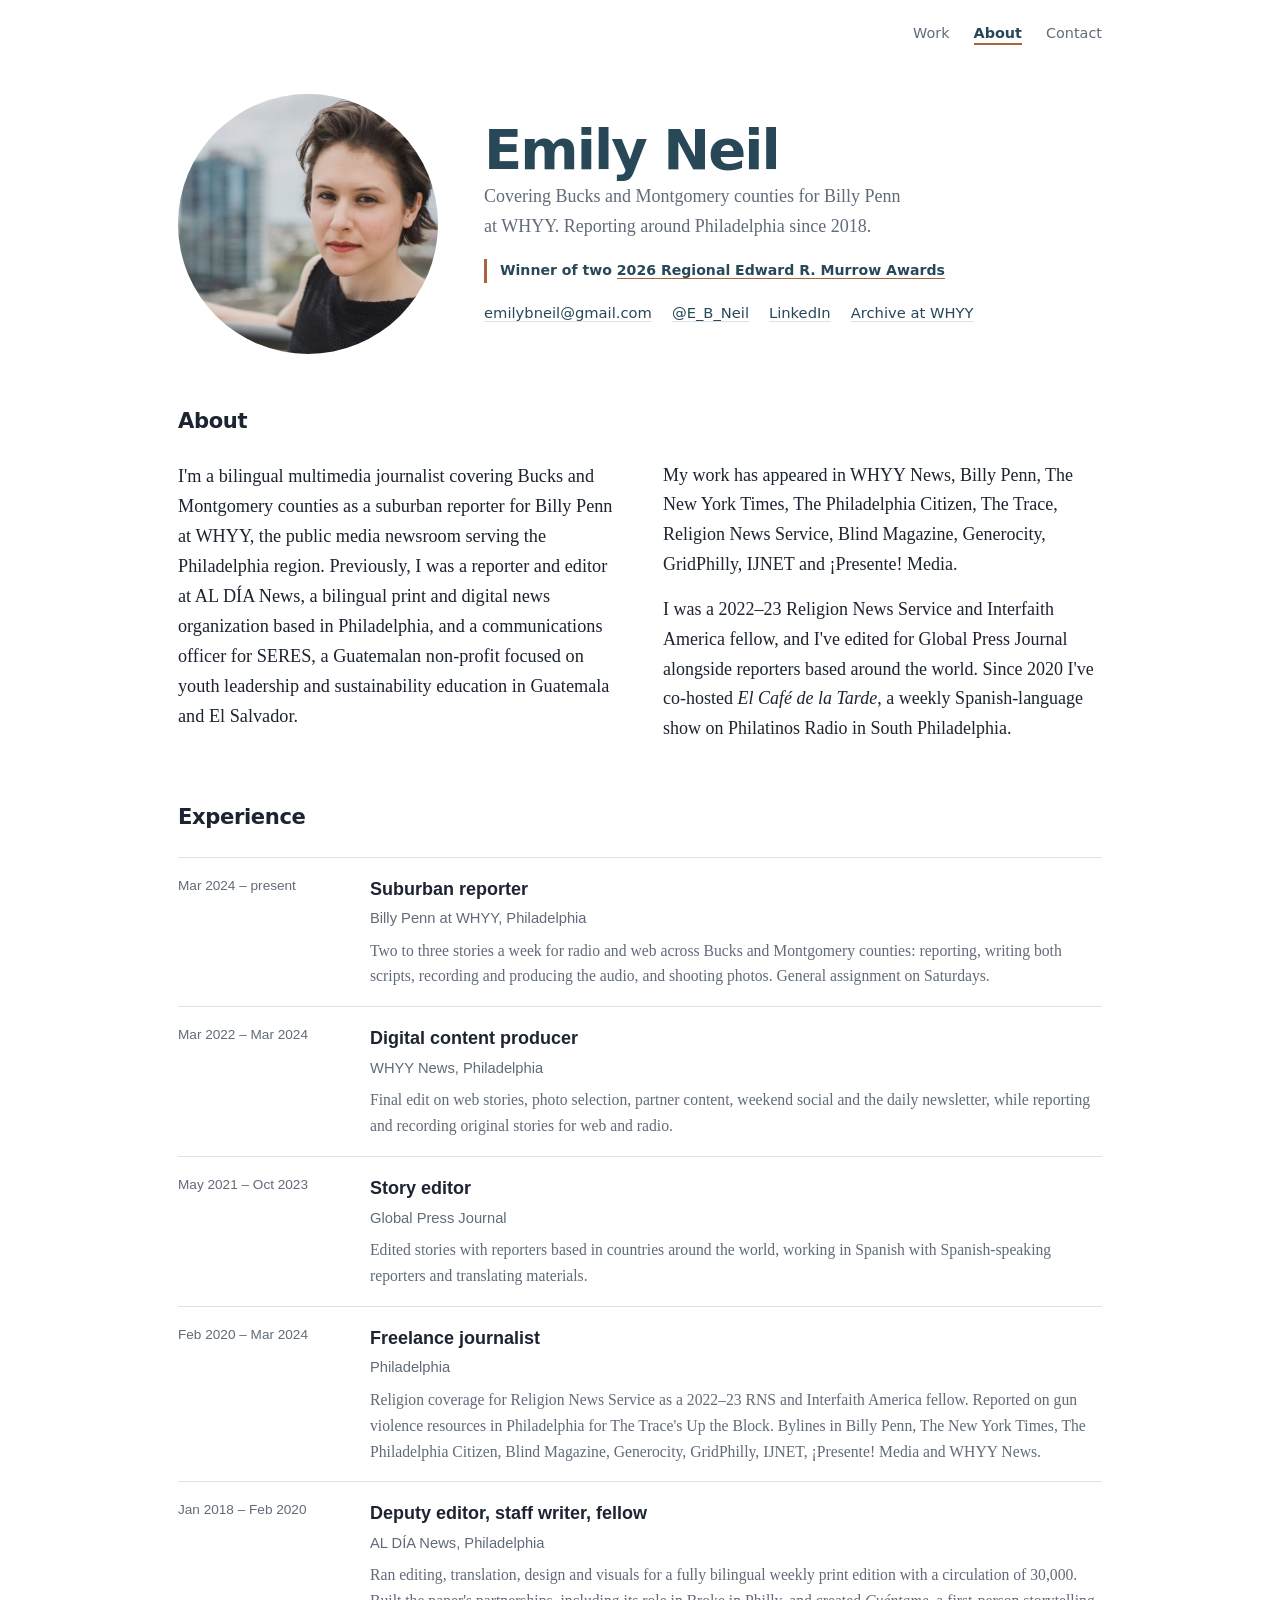
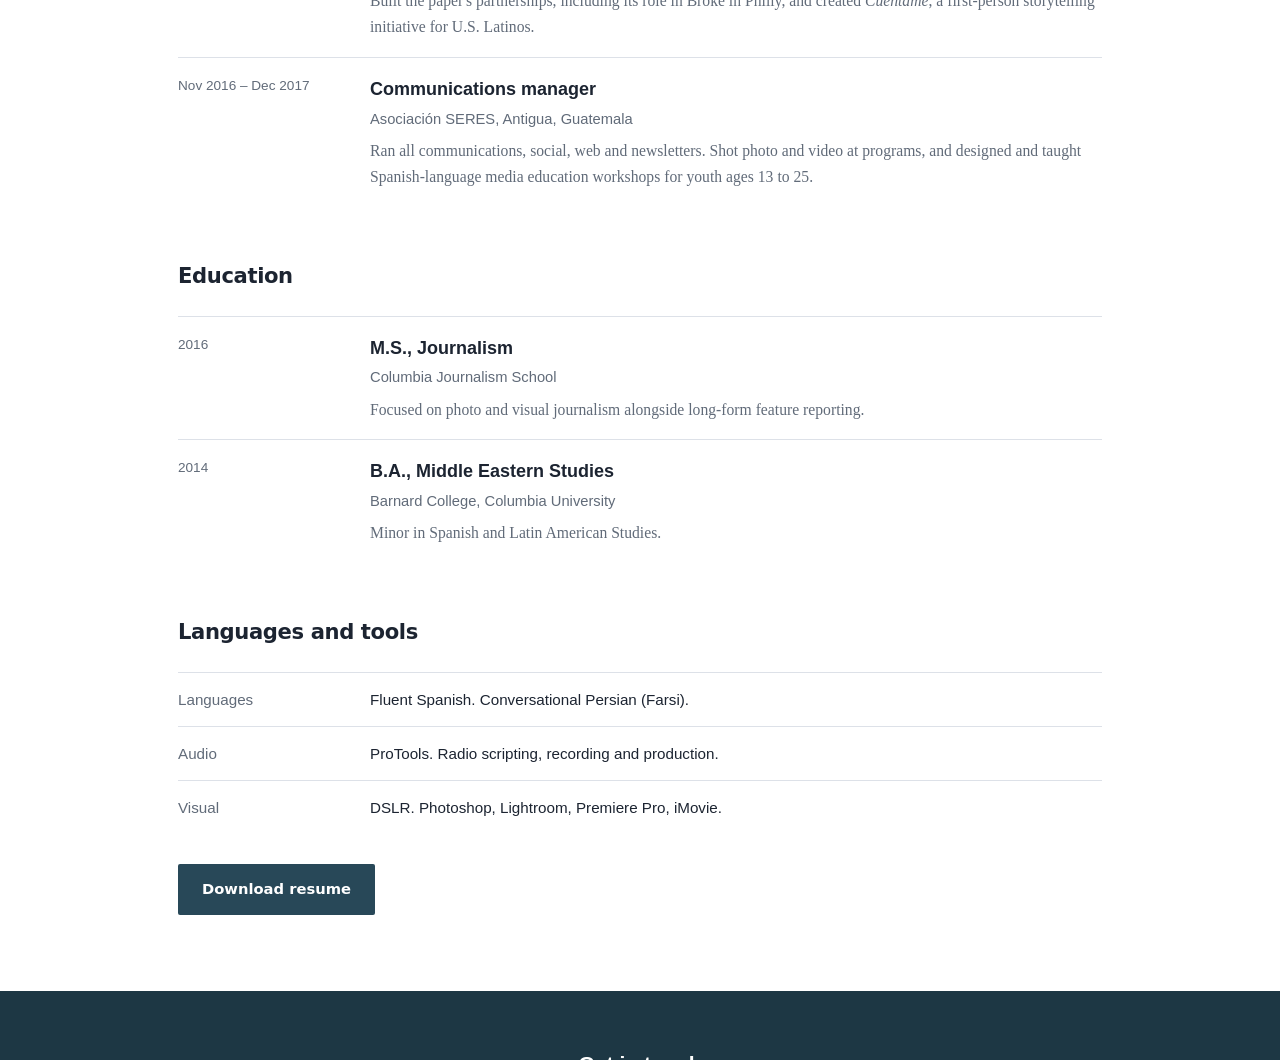
==== commit 91910acb: "Add files via upload" ====
--- a/about.html
+++ b/about.html
@@ -6,7 +6,7 @@
      forwards anyone who has the old link bookmarked. -->
 <meta http-equiv="refresh" content="0; url=index.html#about">
 <link rel="canonical" href="index.html">
-<title>About — Emily Neil</title>
+<title>Emily Neil</title>
 </head>
 <body>
 <p>Redirecting to <a href="index.html#about">Emily Neil — About</a>.</p>
